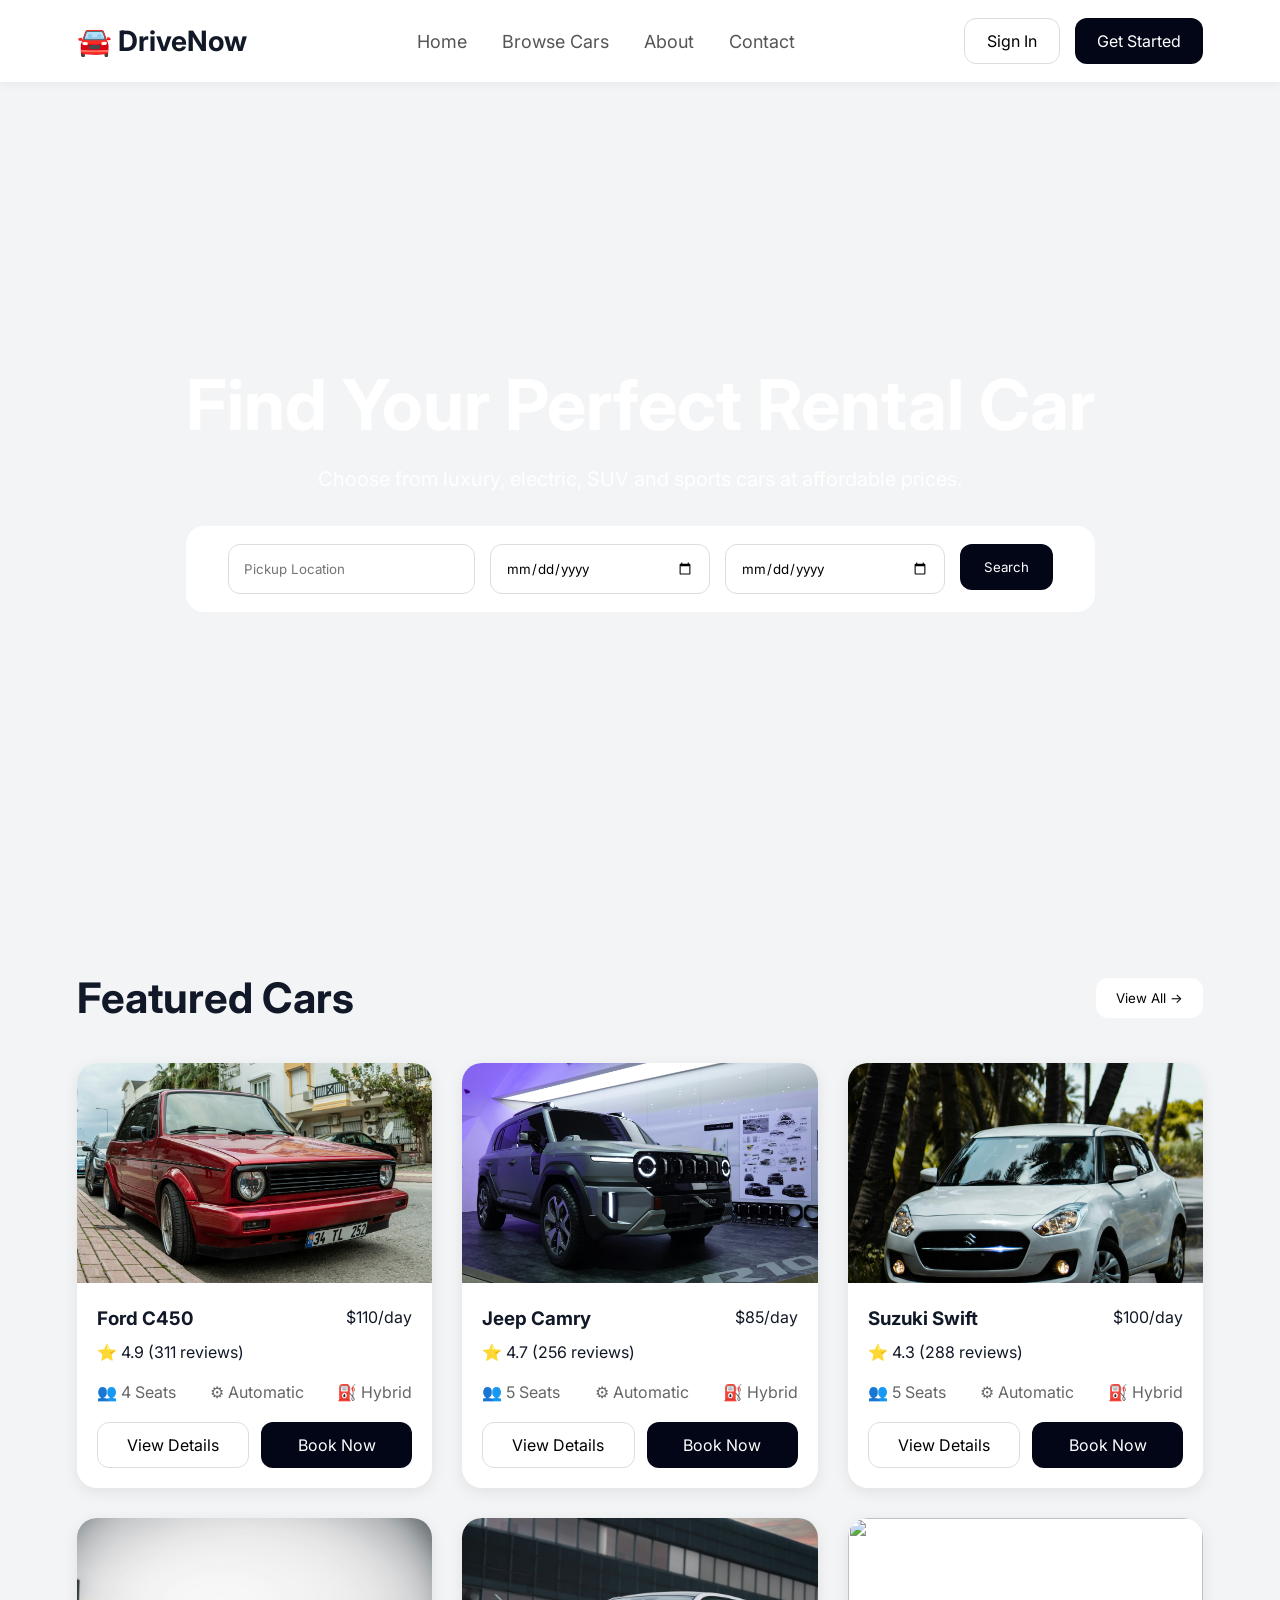
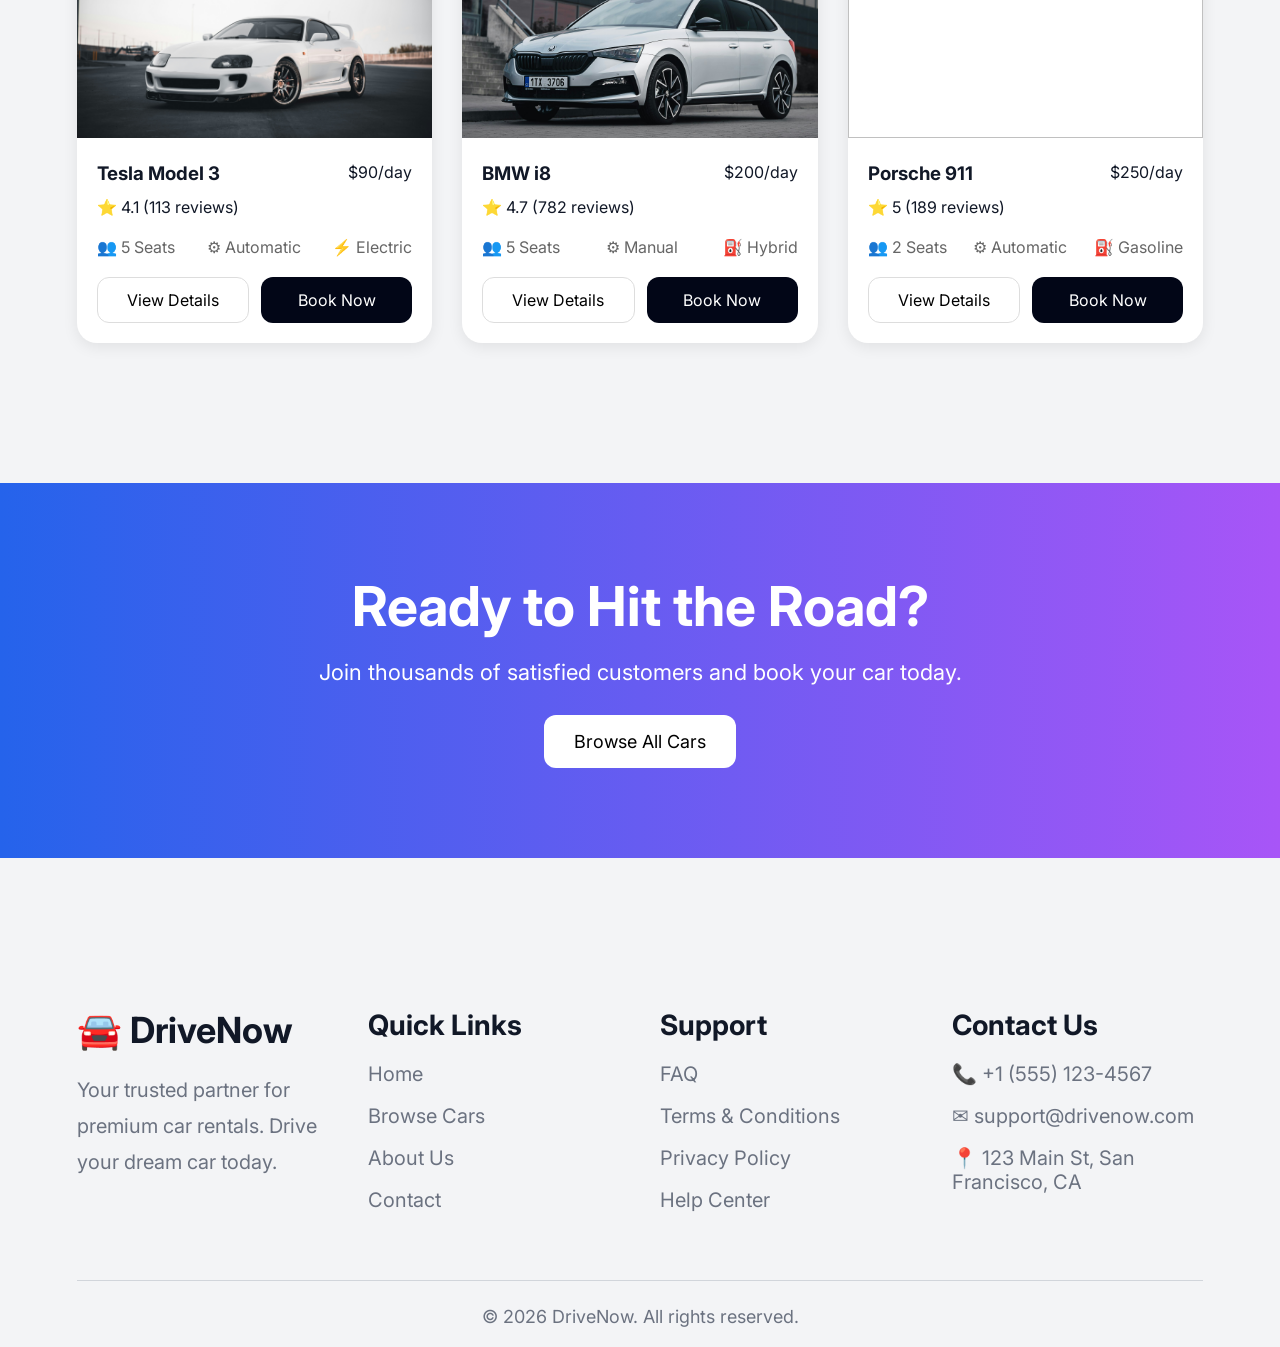
==== index.html @ 0ab5bef3 "Vicky updated initial homepage files" ====
<!DOCTYPE html>
<html lang="en">

<head>
  <meta charset="UTF-8">
  <meta name="viewport" content="width=device-width, initial-scale=1.0">
  <title>DriveNow</title>

  <link rel="stylesheet" href="style.css">

  <link rel="preconnect" href="https://fonts.googleapis.com">
  <link rel="preconnect" href="https://fonts.gstatic.com" crossorigin>

  <link href="https://fonts.googleapis.com/css2?family=Inter:wght@300;400;500;600;700&display=swap"
    rel="stylesheet">
</head>

<body>

  <!-- NAVBAR -->

  <header class="navbar">

    <div class="logo">
      🚘 DriveNow
    </div>

    <nav>

      <ul class="nav-links">

        <li><a href="index.html">Home</a></li>

        <li><a href="browsecars.html">Browse Cars</a></li>

        <li><a href="#">About</a></li>

        <li><a href="#">Contact</a></li>

      </ul>

    </nav>

    <div class="nav-buttons">

      <button class="light-btn">
        Sign In
      </button>

      <button class="dark-btn">
        Get Started
      </button>

    </div>

    <div class="menu-toggle" id="menuToggle">
      ☰
    </div>

  </header>


  <!-- HERO SECTION -->

  <section class="hero">

    <div class="hero-content">

      <h1>
        Find Your Perfect Rental Car
      </h1>

      <p>
        Choose from luxury, electric, SUV and sports cars at affordable prices.
      </p>

      <div class="search-box">

        <input type="text" placeholder="Pickup Location">

        <input type="date">

        <input type="date">

        <a href="browsecars.html">

          <button>
            Search
          </button>

        </a>

      </div>

    </div>

  </section>


  <!-- FEATURED CARS -->

  <section class="featured">

    <div class="section-title">

      <h2>
        Featured Cars
      </h2>

      <a href="browsecars.html">

        <button class="view-btn">
          View All →
        </button>

      </a>

    </div>


    <div class="cars-grid">


      <!-- CARD 1 -->

      <div class="car-card">

        <img
          src="./images/Car1.jpg">

        <div class="card-content">

          <div class="top-row">

            <h3>
              Ford C450
            </h3>

            <span>
              $110/day
            </span>

          </div>

          <p>
            ⭐ 4.9 (311 reviews)
          </p>

          <div class="car-info">

            <span>👥 4 Seats</span>

            <span>⚙ Automatic</span>

            <span>⛽ Hybrid</span>

          </div>

          <div class="card-buttons">

            <button class="light-btn">
              View Details
            </button>

            <button class="dark-btn book-btn">
              Book Now
            </button>

          </div>

        </div>

      </div>



      <!-- CARD 2 -->

      <div class="car-card">

        <img
          src="./images/Car2.jpg">

        <div class="card-content">

          <div class="top-row">

            <h3>
              Jeep Camry
            </h3>

            <span>
              $85/day
            </span>

          </div>

          <p>
            ⭐ 4.7 (256 reviews)
          </p>

          <div class="car-info">

            <span>👥 5 Seats</span>

            <span>⚙ Automatic</span>

            <span>⛽ Hybrid</span>

          </div>

          <div class="card-buttons">

            <button class="light-btn">
              View Details
            </button>

            <button class="dark-btn book-btn">
              Book Now
            </button>

          </div>

        </div>

      </div>

      <!-- CARD 3 -->

      <div class="car-card">

        <img
          src="./images/Car3.jpg">

        <div class="card-content">

          <div class="top-row">

            <h3>
              Suzuki Swift
            </h3>

            <span>
              $100/day
            </span>

          </div>

          <p>
            ⭐ 4.3 (288 reviews)
          </p>

          <div class="car-info">

            <span>👥 5 Seats</span>

            <span>⚙ Automatic</span>

            <span>⛽ Hybrid</span>

          </div>

          <div class="card-buttons">

            <button class="light-btn">
              View Details
            </button>

            <button class="dark-btn book-btn">
              Book Now
            </button>

          </div>

        </div>

      </div>
      
      <!-- CARD 4 -->

      <div class="car-card">

        <img
          src="./images/Car4.jpg">

        <div class="card-content">

          <div class="top-row">

            <h3>
              Tesla Model 3
            </h3>

            <span>
              $90/day
            </span>

          </div>

          <p>
            ⭐ 4.1 (113 reviews)
          </p>

          <div class="car-info">

            <span>👥 5 Seats</span>

            <span>⚙ Automatic</span>

            <span>⚡ Electric</span>

          </div>

          <div class="card-buttons">

            <button class="light-btn">
              View Details
            </button>

            <button class="dark-btn book-btn">
              Book Now
            </button>

          </div>

        </div>

      </div>
      
      <!-- CARD 5 -->

      <div class="car-card">

        <img
          src="./images/Car5.jpg">

        <div class="card-content">

          <div class="top-row">

            <h3>
              BMW i8
            </h3>

            <span>
              $200/day
            </span>

          </div>

          <p>
            ⭐ 4.7 (782 reviews)
          </p>

          <div class="car-info">

            <span>👥 5 Seats</span>

            <span>⚙ Manual</span>

            <span>⛽ Hybrid</span>

          </div>

          <div class="card-buttons">

            <button class="light-btn">
              View Details
            </button>

            <button class="dark-btn book-btn">
              Book Now
            </button>

          </div>

        </div>

      </div>
      

      <!-- CARD 6 -->

      <div class="car-card">

        <img
          src="./images/Car7.jpg">

        <div class="card-content">

          <div class="top-row">

            <h3>
              Porsche 911
            </h3>

            <span>
              $250/day
            </span>

          </div>

          <p>
            ⭐ 5 (189 reviews)
          </p>

          <div class="car-info">

            <span>👥 2 Seats</span>

            <span>⚙ Automatic</span>

            <span>⛽ Gasoline</span>

          </div>

          <div class="card-buttons">

            <button class="light-btn">
              View Details
            </button>

            <button class="dark-btn book-btn">
              Book Now
            </button>

          </div>

        </div>

      </div>

    </div>

  </section>



  <!-- CTA SECTION -->

  <section class="cta-section">

    <h2>
      Ready to Hit the Road?
    </h2>

    <p>
      Join thousands of satisfied customers and book your car today.
    </p>

    <a href="browsecars.html">

      <button>
        Browse All Cars
      </button>

    </a>

  </section>



  <!-- FOOTER -->

  <footer class="footer">

    <div class="footer-container">

      <div class="footer-box">

        <h2 class="footer-logo">
          🚘 DriveNow
        </h2>

        <p>
          Your trusted partner for premium car rentals. Drive your dream car today.
        </p>

      </div>


      <div class="footer-box">

        <h3>
          Quick Links
        </h3>

        <ul>

          <li><a href="index.html">Home</a></li>

          <li><a href="browsecars.html">Browse Cars</a></li>

          <li><a href="#">About Us</a></li>

          <li><a href="#">Contact</a></li>

        </ul>

      </div>


      <div class="footer-box">

        <h3>
          Support
        </h3>

        <ul>

          <li><a href="#">FAQ</a></li>

          <li><a href="#">Terms & Conditions</a></li>

          <li><a href="#">Privacy Policy</a></li>

          <li><a href="#">Help Center</a></li>

        </ul>

      </div>


      <div class="footer-box">

        <h3>
          Contact Us
        </h3>

        <ul>

          <li>📞 +1 (555) 123-4567</li>

          <li>✉ support@drivenow.com</li>

          <li>📍 123 Main St, San Francisco, CA</li>

        </ul>

      </div>

    </div>


    <div class="footer-bottom">

      <p>
        © 2026 DriveNow. All rights reserved.
      </p>

    </div>

  </footer>



  <!-- BOOKING POPUP -->

  <div class="popup" id="popup">

    <div class="popup-content">

      <span class="close-btn" id="closeBtn">
        &times;
      </span>

      <h2>
        Confirm Your Booking
      </h2>

      <form id="popupForm">

        <input type="text" placeholder="Full Name" required>

        <input type="email" placeholder="Email Address" required>

        <input type="tel" placeholder="Phone Number" required>

        <input type="text" placeholder="Pickup Location" required>

        <div class="popup-grid">

          <input type="date" required>

          <input type="date" required>

        </div>

        <button type="submit" class="dark-btn full-btn">
          Confirm Booking
        </button>

      </form>

    </div>

  </div>


  <script src="script.js"></script>

</body>

</html>
---- style.css ----
*{
  margin:0;
  padding:0;
  box-sizing:border-box;
  font-family:'Inter',sans-serif;
}

body{
  background:#f3f4f6;
  color:#111827;
}

.navbar{
  width:100%;
  padding:18px 6%;
  background:#fff;
  display:flex;
  justify-content:space-between;
  align-items:center;
  position:sticky;
  top:0;
  z-index:1000;
  box-shadow:0 2px 10px rgba(0,0,0,0.05);
}

.logo{
  font-size:28px;
  font-weight:700;
}

.nav-links{
  display:flex;
  list-style:none;
  gap:35px;
}

.nav-links a{
  text-decoration:none;
  color:#555;
  font-size:18px;
}

.nav-buttons{
  display:flex;
  gap:15px;
}

.light-btn{
  padding:12px 22px;
  border:1px solid #ddd;
  background:#fff;
  border-radius:12px;
  cursor:pointer;
  font-size:16px;
}

.dark-btn{
  padding:12px 22px;
  border:none;
  background:#020617;
  color:#fff;
  border-radius:12px;
  cursor:pointer;
  font-size:16px;
}

.hero{
  height:90vh;
  background:url('./images/Car6.jpg') center/cover;
  display:flex;
  justify-content:center;
  align-items:center;
  text-align:center;
  color:#fff;
  padding:20px;
}

.hero-content h1{
  font-size:70px;
  margin-bottom:20px;
}

.hero-content p{
  font-size:20px;
  margin-bottom:35px;
}

.search-box{
  background:#fff;
  padding:18px;
  border-radius:18px;
  display:flex;
  gap:15px;
  flex-wrap:wrap;
  justify-content:center;
}

.search-box input{
  padding:15px;
  border:1px solid #ddd;
  border-radius:12px;
  min-width:220px;
}

.search-box button{
  padding:15px 24px;
  border:none;
  background:#020617;
  color:#fff;
  border-radius:12px;
  cursor:pointer;
}

.featured{
  padding:80px 6%;
}

.section-title{
  display:flex;
  justify-content:space-between;
  align-items:center;
  margin-bottom:40px;
}

.section-title h2{
  font-size:42px;
}

.view-btn{
  padding:12px 20px;
  border:none;
  background:#fff;
  border-radius:12px;
}

.cars-grid{
  display:grid;
  grid-template-columns:repeat(auto-fit,minmax(320px,1fr));
  gap:30px;
}

.car-card{
  background:#fff;
  border-radius:20px;
  overflow:hidden;
  box-shadow:0 4px 15px rgba(0,0,0,0.08);
  transition:0.4s;
}

.car-card:hover{
  transform:translateY(-10px);
}

.car-card img{
  width:100%;
  height:220px;
  object-fit:cover;
}

.card-content{
  padding:20px;
}

.top-row{
  display:flex;
  justify-content:space-between;
  margin-bottom:12px;
}

.car-info{
  display:flex;
  justify-content:space-between;
  margin:20px 0;
  color:#666;
}

.card-buttons{
  display:flex;
  gap:12px;
}

.card-buttons button{
  width:100%;
}

.cta-section{
  margin-top:60px;
  background:linear-gradient(to right,#2563eb,#a855f7);
  padding:90px 20px;
  text-align:center;
  color:#fff;
}

.cta-section h2{
  font-size:55px;
  margin-bottom:20px;
}

.cta-section p{
  font-size:22px;
  margin-bottom:30px;
}

.cta-section button{
  padding:16px 30px;
  border:none;
  background:#fff;
  border-radius:12px;
  font-size:18px;
  cursor:pointer;
}



/* POPUP */

.popup{
  width:100%;
  height:100vh;
  background:rgba(0,0,0,0.5);
  position:fixed;
  top:0;
  left:0;
  display:none;
  justify-content:center;
  align-items:center;
  z-index:2000;
}

.popup-content{
  width:90%;
  max-width:500px;
  background:#fff;
  padding:35px;
  border-radius:20px;
  position:relative;
  animation:popupAnim 0.3s ease;
}

@keyframes popupAnim{

  from{
    transform:scale(0.8);
    opacity:0;
  }

  to{
    transform:scale(1);
    opacity:1;
  }

}

.close-btn{
  position:absolute;
  top:15px;
  right:20px;
  font-size:35px;
  cursor:pointer;
}

.popup-content h2{
  margin-bottom:25px;
}

.popup-content input{
  width:100%;
  padding:15px;
  margin-bottom:18px;
  border:1px solid #ddd;
  border-radius:12px;
}

.popup-grid{
  display:grid;
  grid-template-columns:1fr 1fr;
  gap:15px;
}

.full-btn{
  width:100%;
}

.menu-toggle{
  display:none;
  font-size:30px;
  cursor:pointer;
}

.footer{
  background:#f3f4f6;
  padding:70px 6% 20px;
  margin-top:80px;
}

.footer-container{
  display:grid;
  grid-template-columns:repeat(auto-fit,minmax(220px,1fr));
  gap:40px;
}

.footer-box h3{
  margin-bottom:20px;
  font-size:28px;
}

.footer-logo{
  font-size:36px;
  margin-bottom:20px;
}

.footer-box p{
  color:#6b7280;
  line-height:1.8;
  font-size:20px;
}

.footer-box ul{
  list-style:none;
}

.footer-box ul li{
  margin-bottom:18px;
  color:#6b7280;
  font-size:20px;
}

.footer-box ul li a{
  text-decoration:none;
  color:#6b7280;
  transition:0.3s;
}

.footer-box ul li a:hover{
  color:#111827;
}

.footer-bottom{
  border-top:1px solid #d1d5db;
  margin-top:50px;
  padding-top:25px;
  text-align:center;
}

.footer-bottom p{
  color:#6b7280;
  font-size:18px;
}



@media(max-width:768px){

  .footer{
    padding:50px 7% 20px;
  }

  .footer-box h3{
    font-size:24px;
  }

  .footer-logo{
    font-size:30px;
  }

  .footer-box p,
  .footer-box ul li{
    font-size:17px;
  }

}



@media(max-width:900px){

  .nav-links,
  .nav-buttons{
    display:none;
  }

  .menu-toggle{
    display:block;
  }

  .hero-content h1{
    font-size:42px;
  }

  .popup-grid{
    grid-template-columns:1fr;
  }

  .cta-section h2{
    font-size:36px;
  }

}
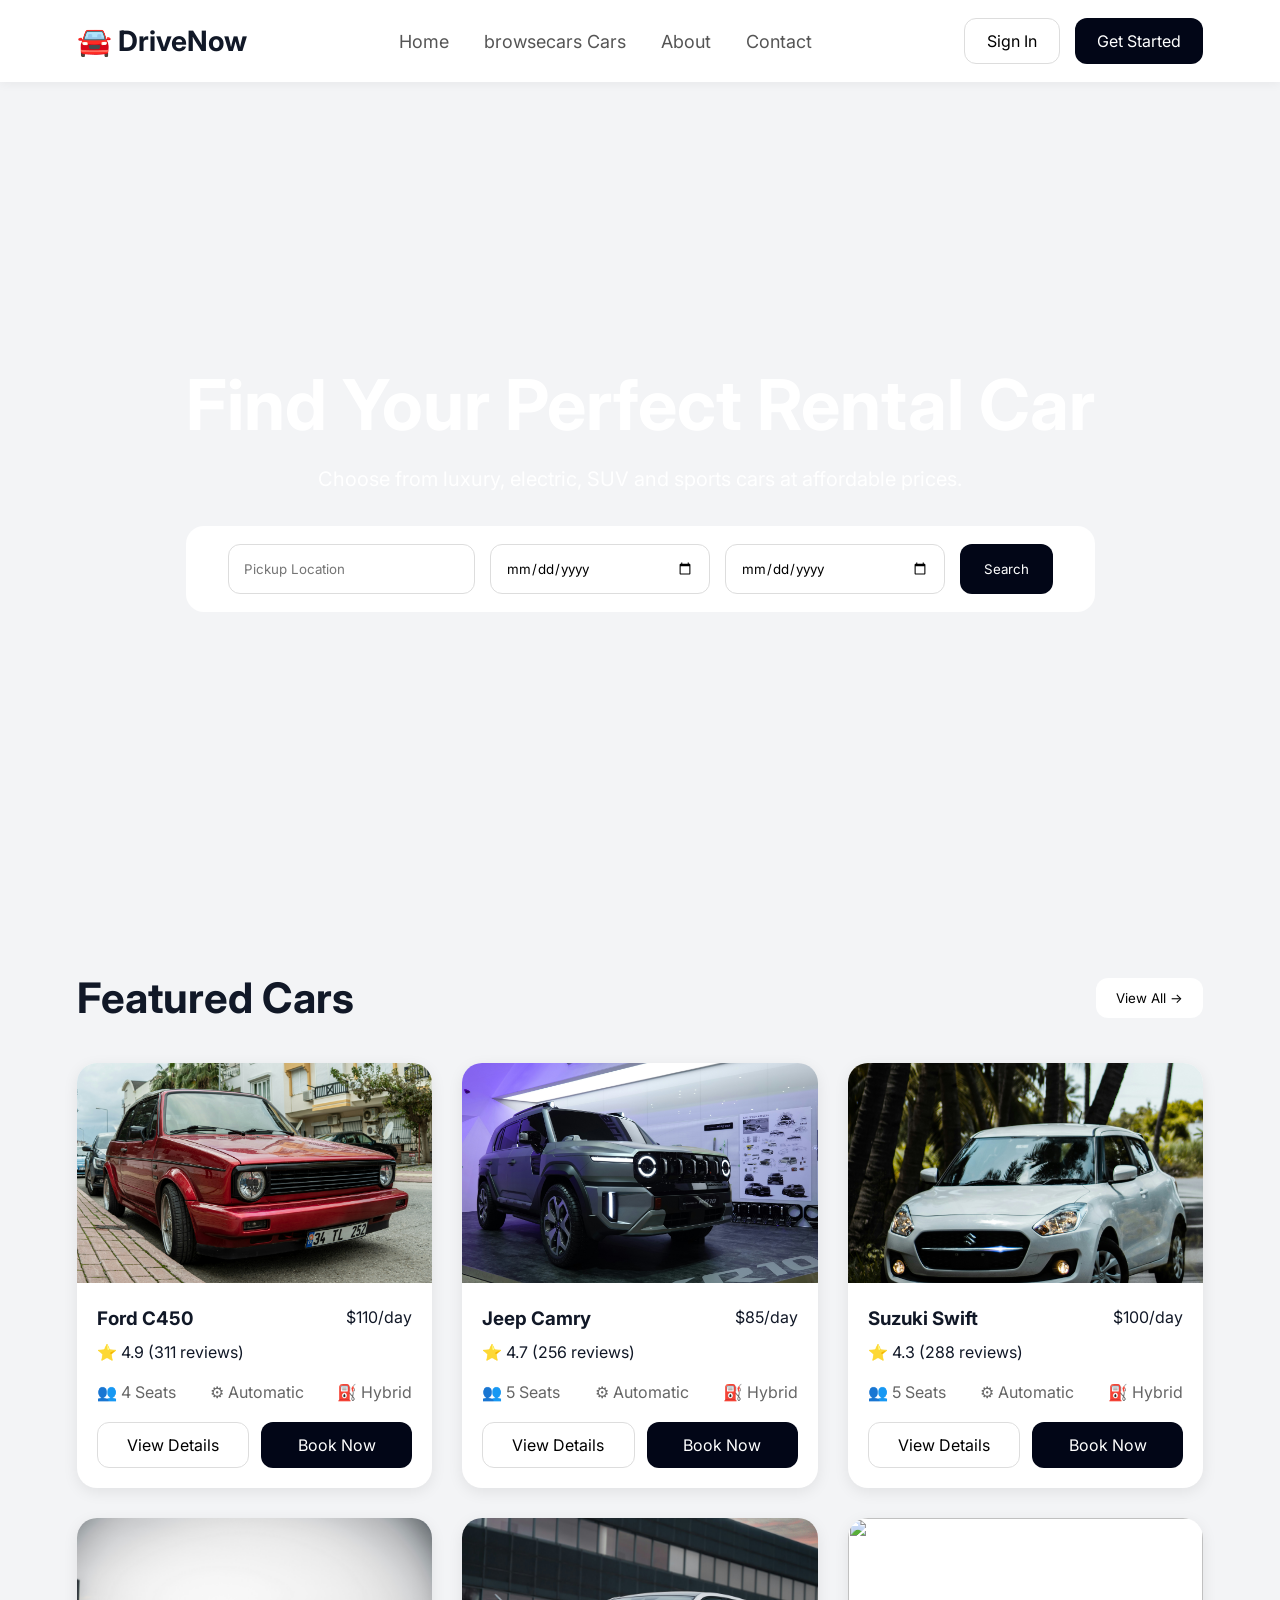
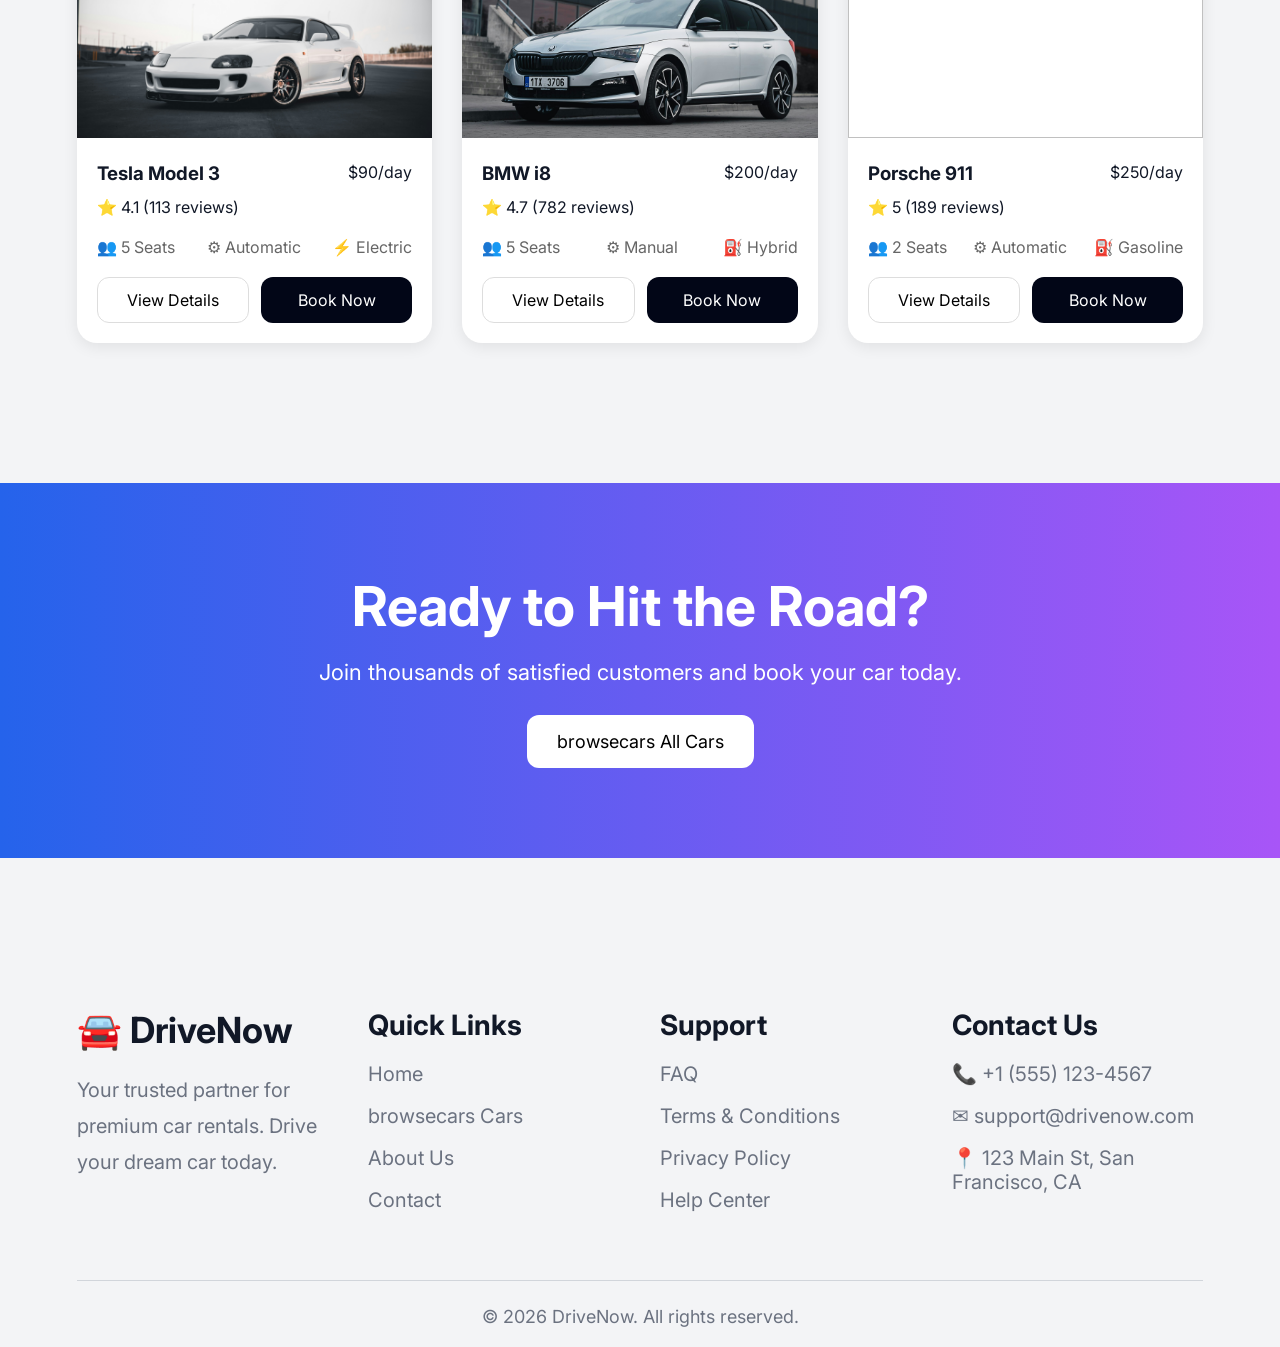
==== commit e8959cb4: "Updated priya" ====
--- a/index.html
+++ b/index.html
@@ -11,8 +11,7 @@
   <link rel="preconnect" href="https://fonts.googleapis.com">
   <link rel="preconnect" href="https://fonts.gstatic.com" crossorigin>
 
-  <link href="https://fonts.googleapis.com/css2?family=Inter:wght@300;400;500;600;700&display=swap"
-    rel="stylesheet">
+  <link href="https://fonts.googleapis.com/css2?family=Inter:wght@300;400;500;600;700&display=swap" rel="stylesheet">
 </head>
 
 <body>
@@ -31,7 +30,7 @@
 
         <li><a href="index.html">Home</a></li>
 
-        <li><a href="browsecars.html">Browse Cars</a></li>
+        <li><a href="browsecars.html">browsecars Cars</a></li>
 
         <li><a href="#">About</a></li>
 
@@ -82,13 +81,9 @@
 
         <input type="date">
 
-        <a href="browsecars.html">
-
-          <button>
-            Search
-          </button>
-
-        </a>
+        <button onclick="window.location.href='browsecars.html'">
+          Search
+        </button>
 
       </div>
 
@@ -125,8 +120,7 @@
 
       <div class="car-card">
 
-        <img
-          src="./images/Car1.jpg">
+        <img src="./images/Car1.jpg">
 
         <div class="card-content">
 
@@ -178,8 +172,7 @@
 
       <div class="car-card">
 
-        <img
-          src="./images/Car2.jpg">
+        <img src="./images/Car2.jpg">
 
         <div class="card-content">
 
@@ -229,8 +222,7 @@
 
       <div class="car-card">
 
-        <img
-          src="./images/Car3.jpg">
+        <img src="./images/Car3.jpg">
 
         <div class="card-content">
 
@@ -275,13 +267,12 @@
         </div>
 
       </div>
-      
+
       <!-- CARD 4 -->
 
       <div class="car-card">
 
-        <img
-          src="./images/Car4.jpg">
+        <img src="./images/Car4.jpg">
 
         <div class="card-content">
 
@@ -326,13 +317,12 @@
         </div>
 
       </div>
-      
+
       <!-- CARD 5 -->
 
       <div class="car-card">
 
-        <img
-          src="./images/Car5.jpg">
+        <img src="./images/Car5.jpg">
 
         <div class="card-content">
 
@@ -377,14 +367,13 @@
         </div>
 
       </div>
-      
+
 
       <!-- CARD 6 -->
 
       <div class="car-card">
 
-        <img
-          src="./images/Car7.jpg">
+        <img src="./images/Car7.jpg">
 
         <div class="card-content">
 
@@ -451,7 +440,7 @@
     <a href="browsecars.html">
 
       <button>
-        Browse All Cars
+        browsecars All Cars
       </button>
 
     </a>
@@ -489,7 +478,7 @@
 
           <li><a href="index.html">Home</a></li>
 
-          <li><a href="browsecars.html">Browse Cars</a></li>
+          <li><a href="browsecars.html">browsecars Cars</a></li>
 
           <li><a href="#">About Us</a></li>
 
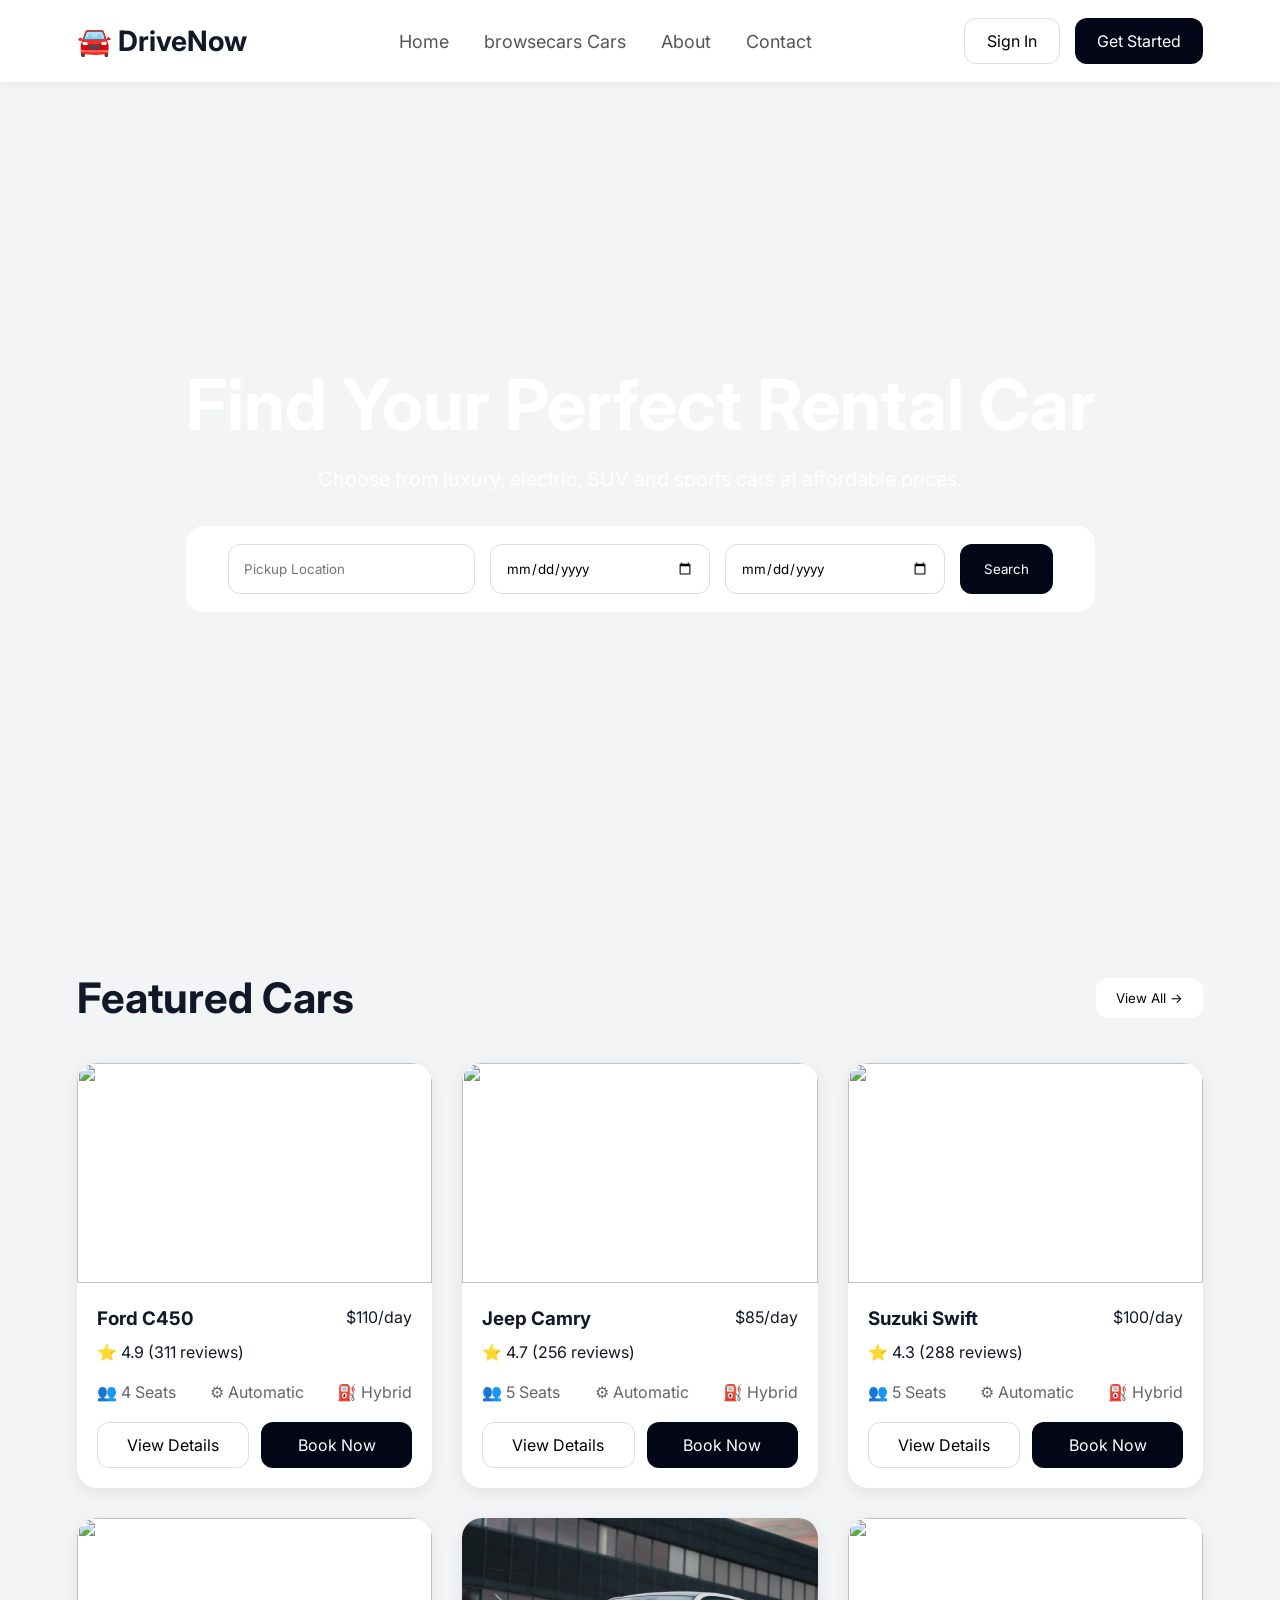
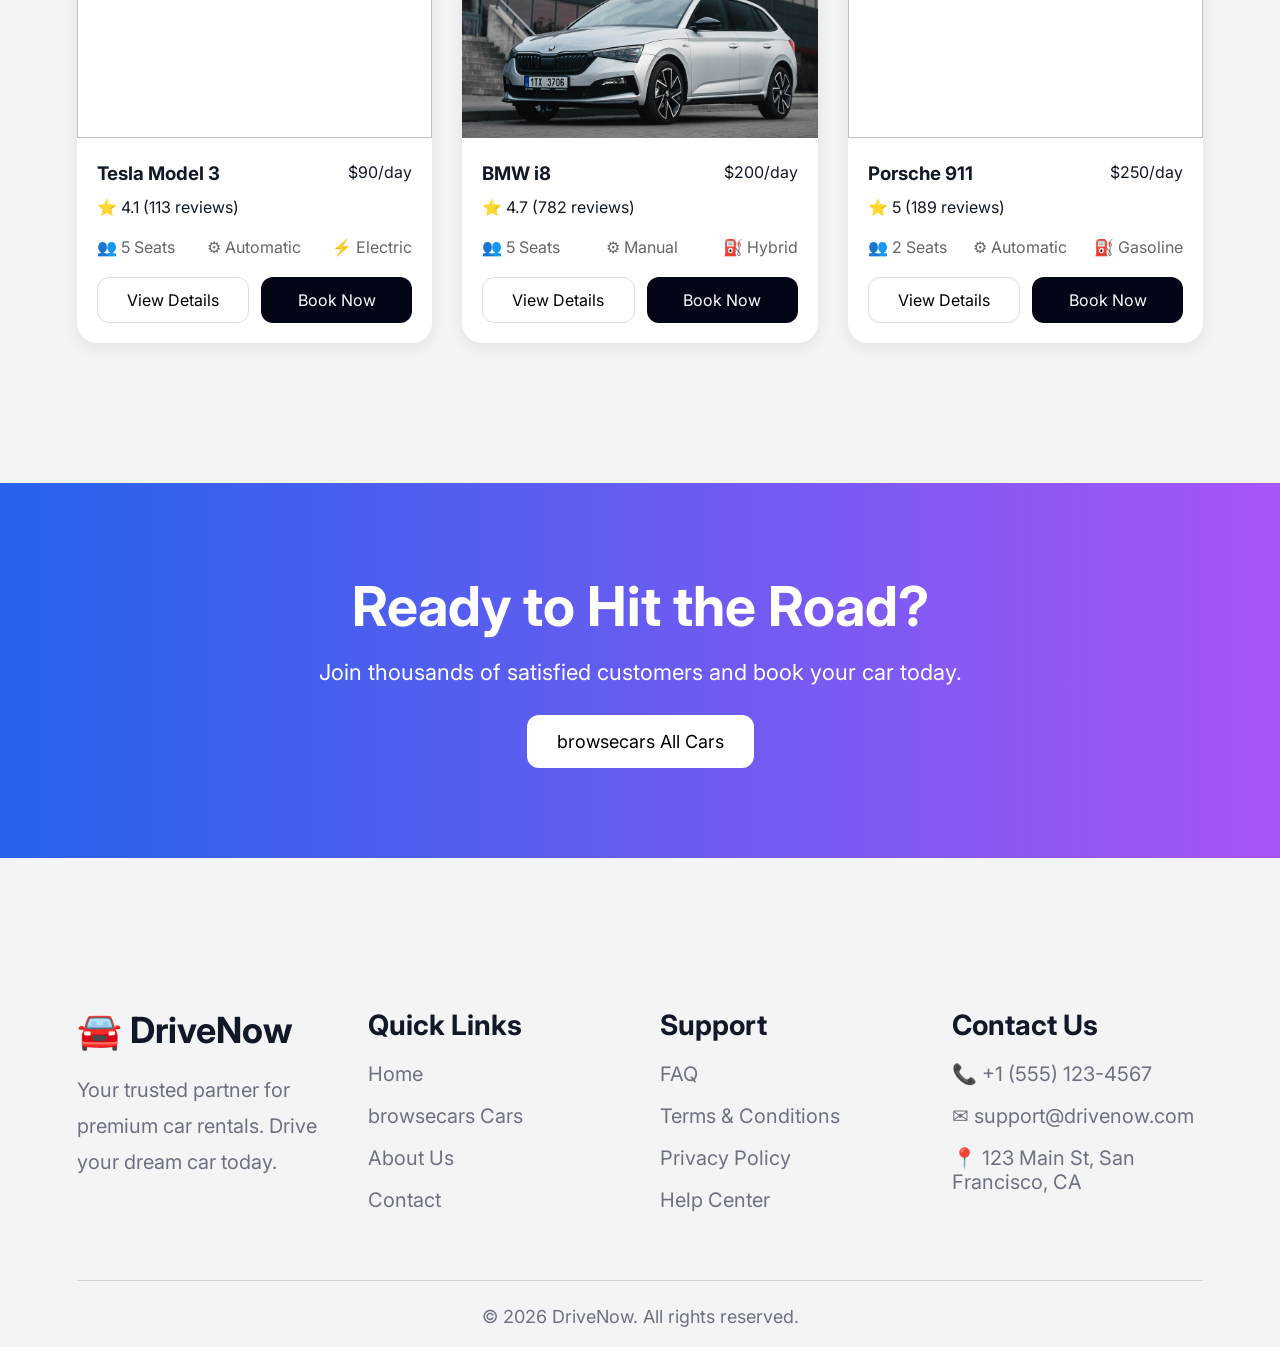
==== commit 7e26b119: "fixed all errors" ====
--- a/index.html
+++ b/index.html
@@ -120,7 +120,7 @@
 
       <div class="car-card">
 
-        <img src="./images/Car1.jpg">
+        <img src="./images/car1.jpg">
 
         <div class="card-content">
 
@@ -172,7 +172,7 @@
 
       <div class="car-card">
 
-        <img src="./images/Car2.jpg">
+        <img src="./images/car2.jpg">
 
         <div class="card-content">
 
@@ -222,7 +222,7 @@
 
       <div class="car-card">
 
-        <img src="./images/Car3.jpg">
+        <img src="./images/car3.jpg">
 
         <div class="card-content">
 
@@ -272,7 +272,7 @@
 
       <div class="car-card">
 
-        <img src="./images/Car4.jpg">
+        <img src="./images/car4.jpg">
 
         <div class="card-content">
 
@@ -373,7 +373,7 @@
 
       <div class="car-card">
 
-        <img src="./images/Car7.jpg">
+        <img src="./images/car7.jpg">
 
         <div class="card-content">
 
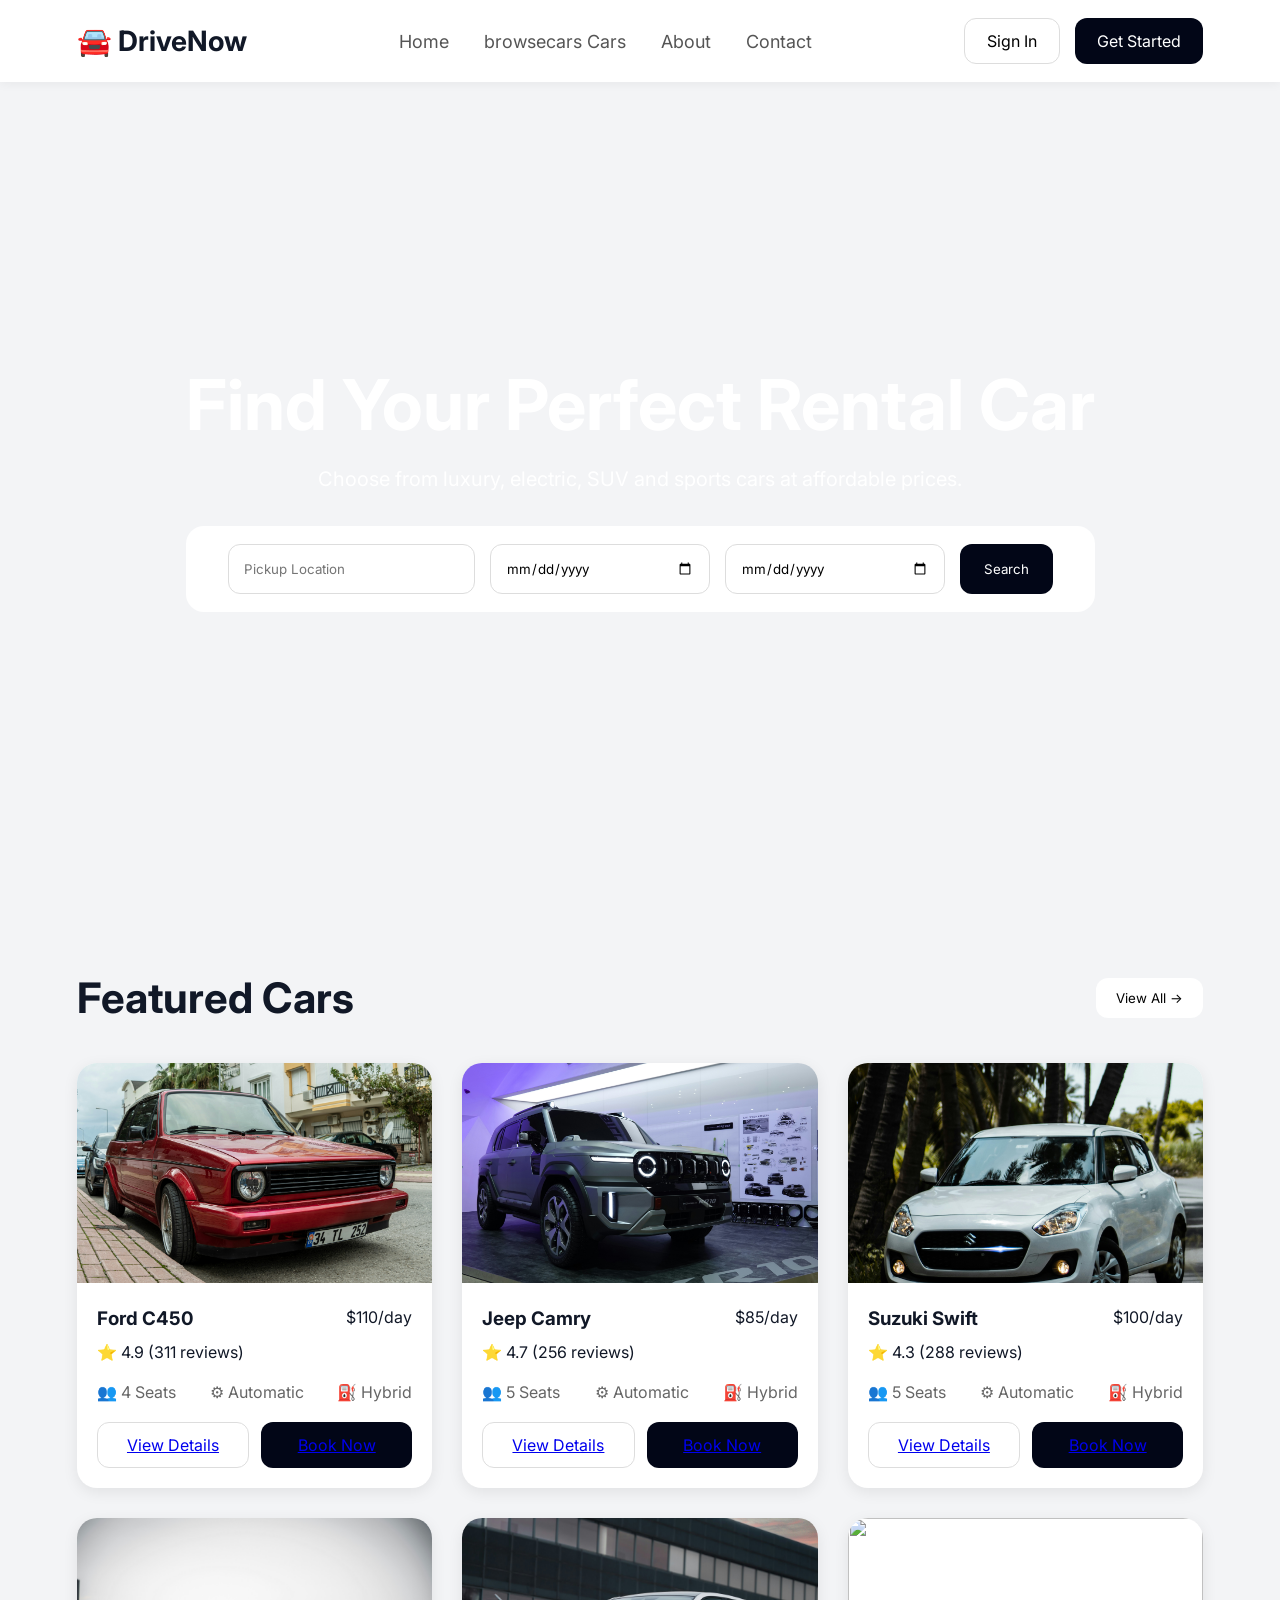
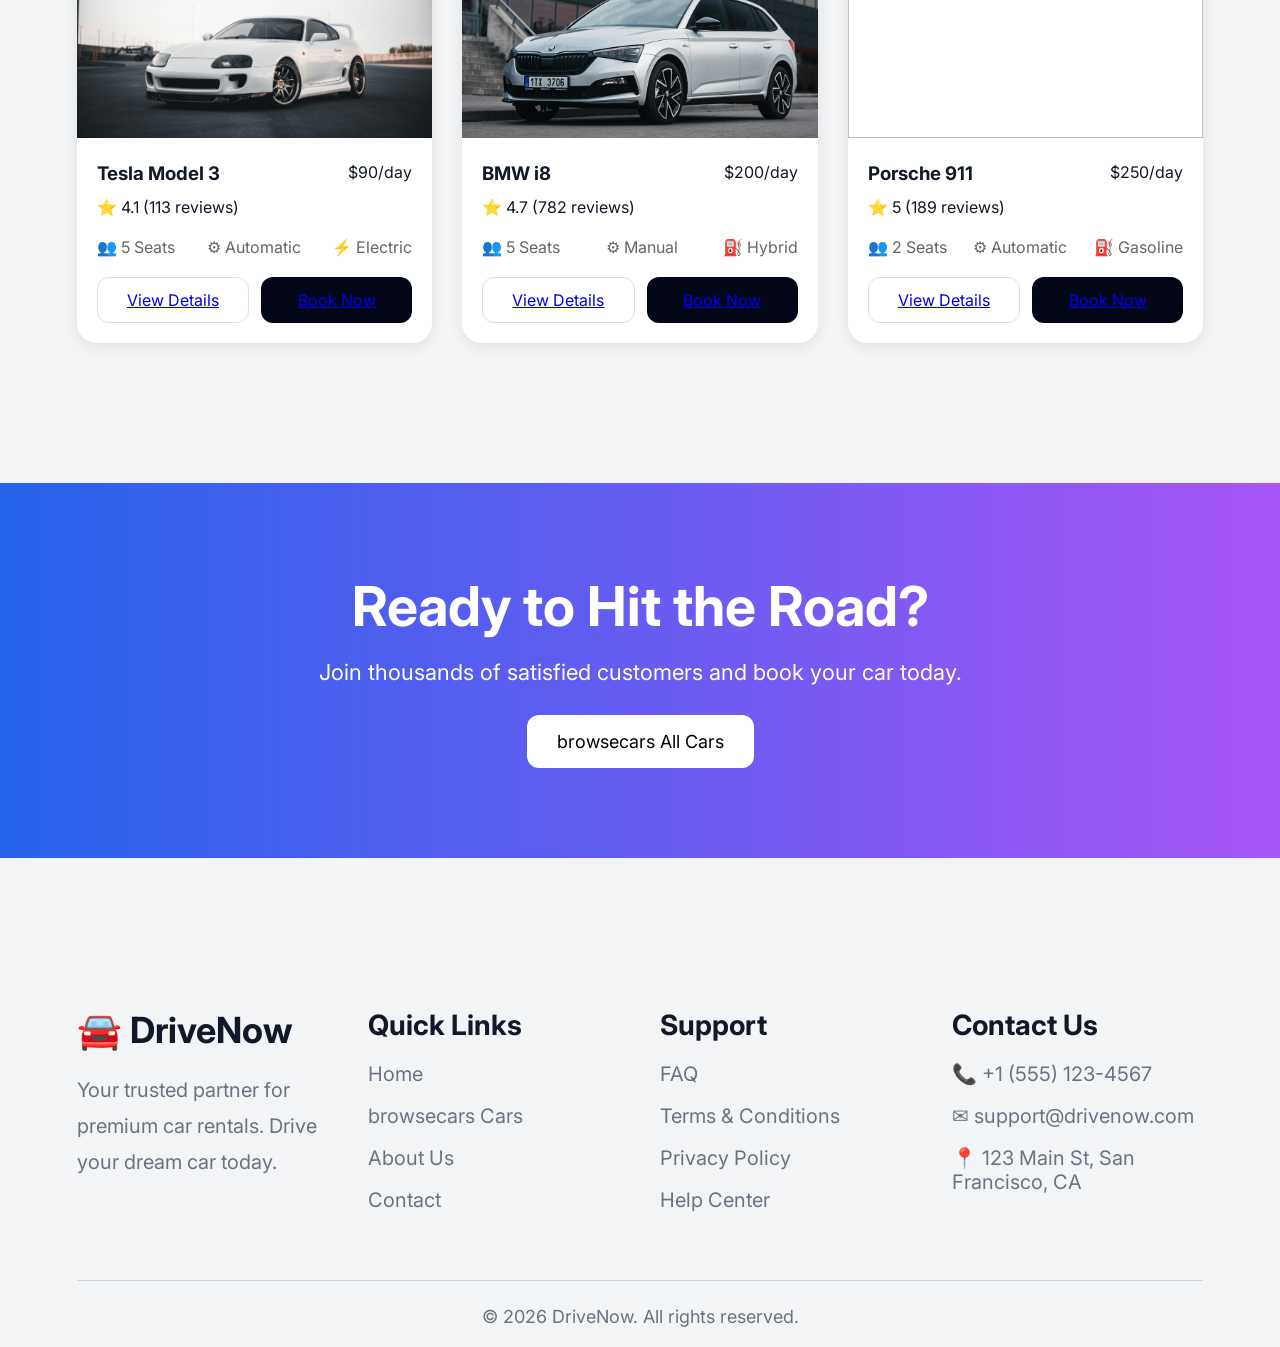
==== commit 2b205e99: "fixed all errors" ====
--- a/index.html
+++ b/index.html
@@ -32,9 +32,9 @@
 
         <li><a href="browsecars.html">browsecars Cars</a></li>
 
-        <li><a href="#">About</a></li>
-
-        <li><a href="#">Contact</a></li>
+        <li><a href="./about.html">About</a></li>
+
+        <li><a href="./contact.html">Contact</a></li>
 
       </ul>
 
@@ -50,6 +50,8 @@
         Get Started
       </button>
 
+      
+
     </div>
 
     <div class="menu-toggle" id="menuToggle">
@@ -120,7 +122,7 @@
 
       <div class="car-card">
 
-        <img src="./images/car1.jpg">
+        <img src="./images/Car1.jpg">
 
         <div class="card-content">
 
@@ -153,11 +155,11 @@
           <div class="card-buttons">
 
             <button class="light-btn">
-              View Details
+              <a href="./details.html" class="view__card">View Details</a>
             </button>
 
             <button class="dark-btn book-btn">
-              Book Now
+               <a href="./booking.html" class="Book__card">Book Now</a>
             </button>
 
           </div>
@@ -172,7 +174,7 @@
 
       <div class="car-card">
 
-        <img src="./images/car2.jpg">
+        <img src="./images/Car2.jpg">
 
         <div class="card-content">
 
@@ -205,11 +207,11 @@
           <div class="card-buttons">
 
             <button class="light-btn">
-              View Details
+              <a href="./details2.html" class="view__card">View Details</a>
             </button>
 
             <button class="dark-btn book-btn">
-              Book Now
+              <a href="./booking.html" class="Book__card">Book Now</a>
             </button>
 
           </div>
@@ -222,7 +224,7 @@
 
       <div class="car-card">
 
-        <img src="./images/car3.jpg">
+        <img src="./images/Car3.jpg">
 
         <div class="card-content">
 
@@ -255,11 +257,11 @@
           <div class="card-buttons">
 
             <button class="light-btn">
-              View Details
+              <a href="./details3.html" class="view__card">View Details</a>
             </button>
 
             <button class="dark-btn book-btn">
-              Book Now
+              <a href="./booking.html" class="Book__card">Book Now</a>
             </button>
 
           </div>
@@ -272,7 +274,7 @@
 
       <div class="car-card">
 
-        <img src="./images/car4.jpg">
+        <img src="./images/Car4.jpg">
 
         <div class="card-content">
 
@@ -305,11 +307,11 @@
           <div class="card-buttons">
 
             <button class="light-btn">
-              View Details
+              <a href="./details4.html" class="view__card">View Details</a>
             </button>
 
             <button class="dark-btn book-btn">
-              Book Now
+              <a href="./booking.html" class="Book__card">Book Now</a>
             </button>
 
           </div>
@@ -355,11 +357,11 @@
           <div class="card-buttons">
 
             <button class="light-btn">
-              View Details
+              <a href="./details5.html" class="view__card">View Details</a>
             </button>
 
             <button class="dark-btn book-btn">
-              Book Now
+              <a href="./booking.html" class="Book__card">Book Now</a>
             </button>
 
           </div>
@@ -373,7 +375,7 @@
 
       <div class="car-card">
 
-        <img src="./images/car7.jpg">
+        <img src="./images/Car7.jpg">
 
         <div class="card-content">
 
@@ -406,11 +408,11 @@
           <div class="card-buttons">
 
             <button class="light-btn">
-              View Details
+              <a href="./details6.html" class="view__card">View Details</a>
             </button>
 
             <button class="dark-btn book-btn">
-              Book Now
+              <a href="./booking.html" class="Book__card">Book Now</a>
             </button>
 
           </div>
@@ -543,7 +545,7 @@
 
 
 
-  <!-- BOOKING POPUP -->
+  <!-- BOOKING POPUP - Optional..
 
   <div class="popup" id="popup">
 
@@ -584,6 +586,7 @@
     </div>
 
   </div>
+  -->
 
 
   <script src="script.js"></script>
